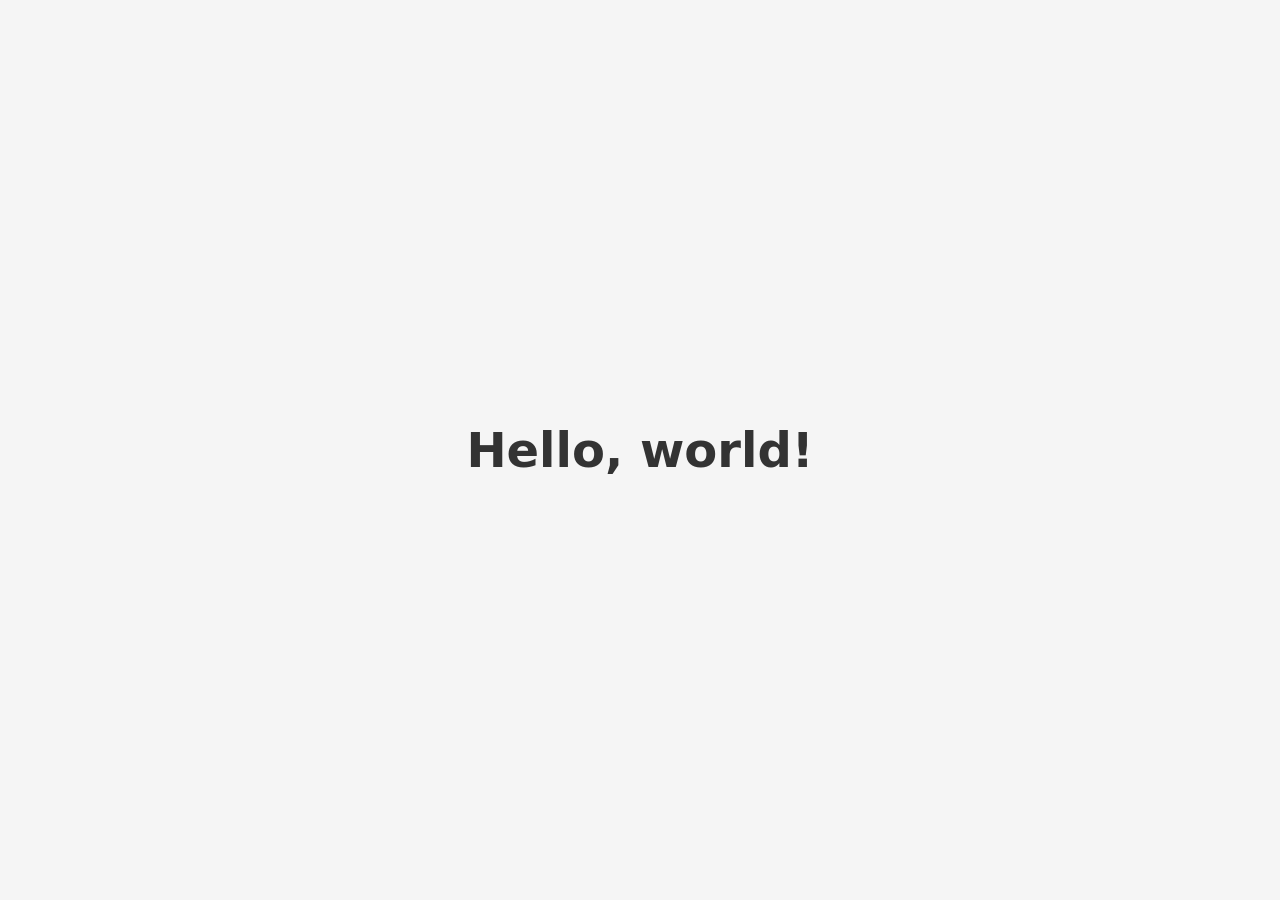
==== index.html @ d240e7d9 "Create index.html" ====
<!DOCTYPE html>
<html lang="ru">
<head>
  <meta charset="UTF-8">
  <meta name="viewport" content="width=device-width, initial-scale=1.0">
  <title>Hello World</title>
  <style>
    body {
      font-family: system-ui, sans-serif;
      display: flex;
      justify-content: center;
      align-items: center;
      min-height: 100vh;
      margin: 0;
      background: #f5f5f5;
    }
    h1 { font-size: 3rem; color: #333; }
  </style>
</head>
<body>
  <h1>Hello, world!</h1>
</body>
</html>
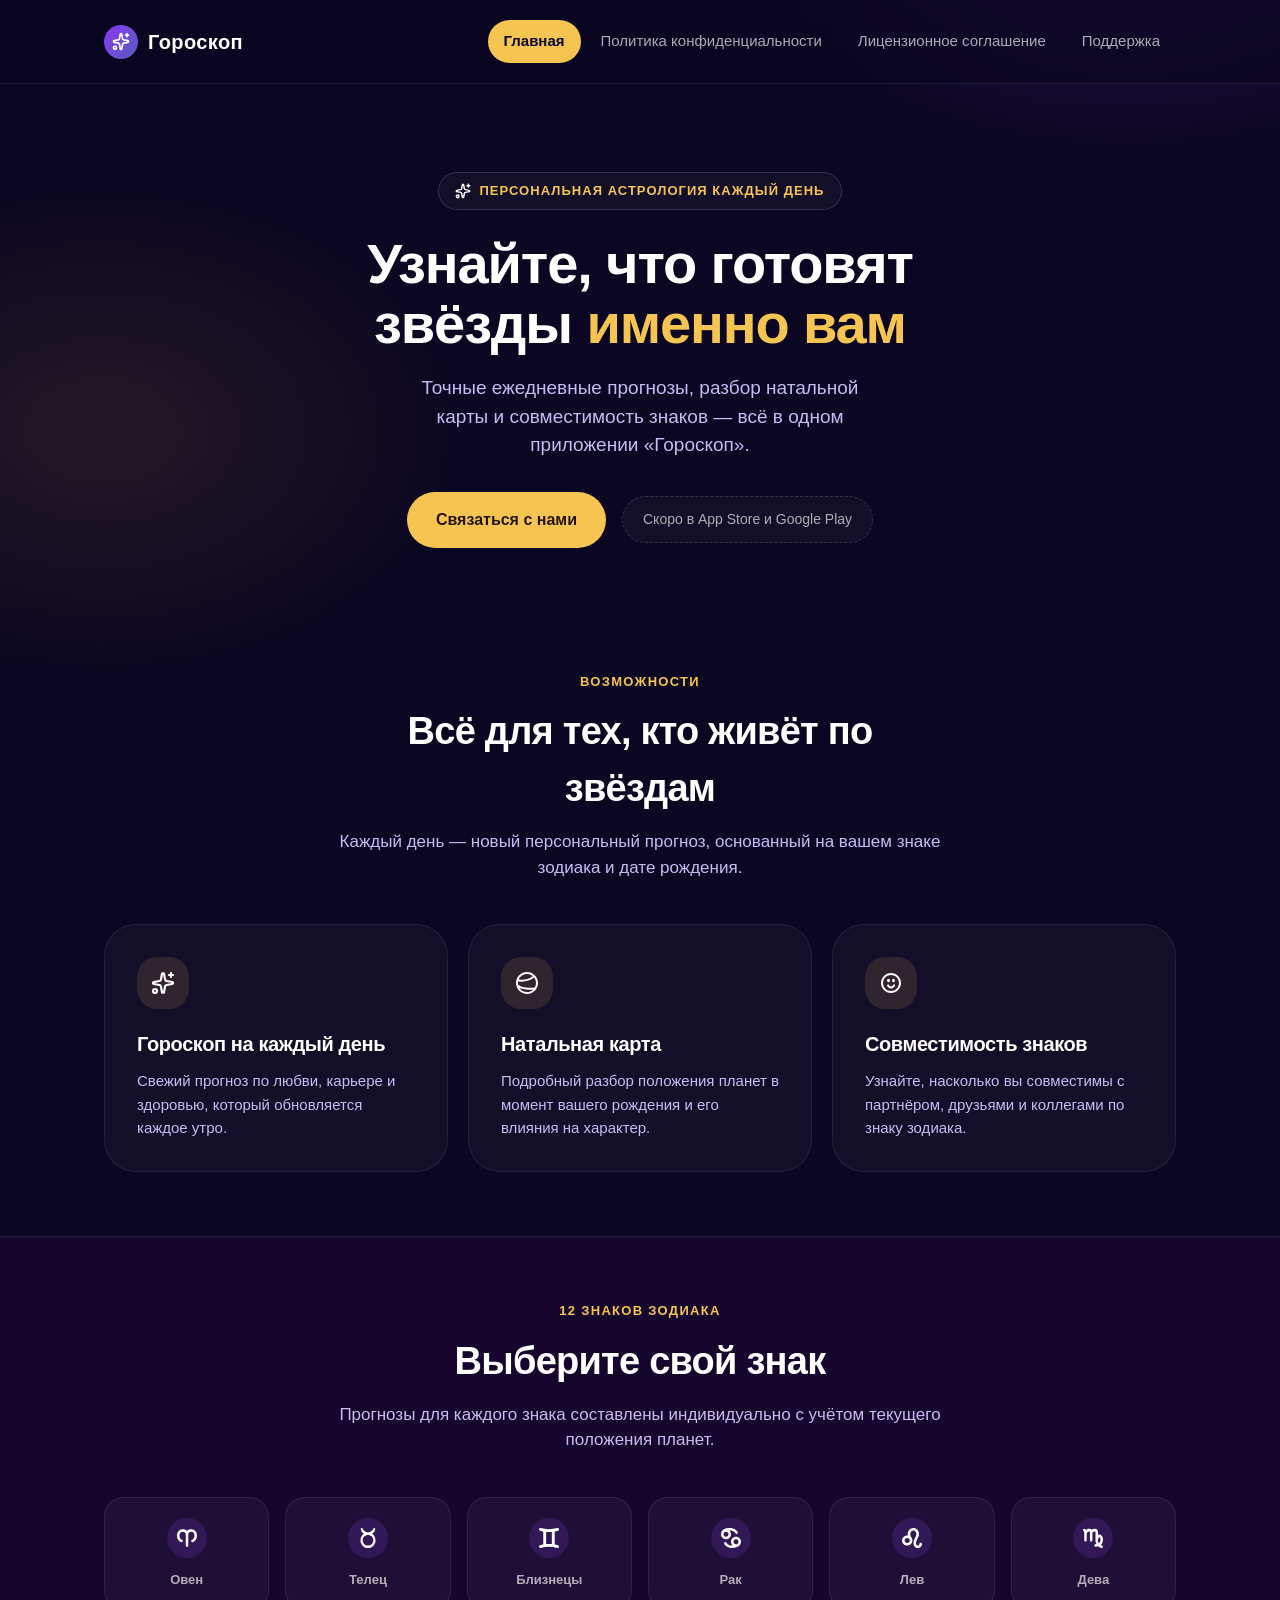
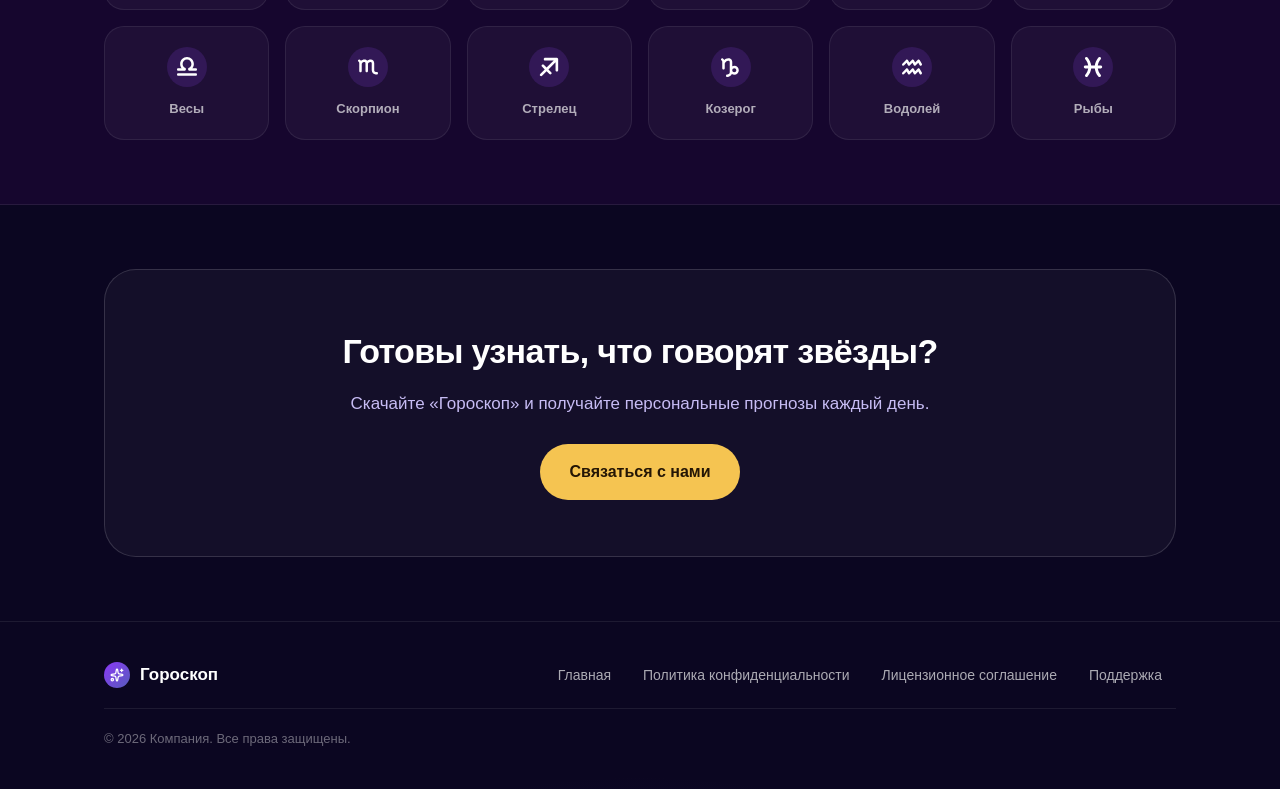
==== commit 62596743: "Deploy camo landing page Replace placeholder index.html with the full landing (index, license, priva" ====
--- a/index.html
+++ b/index.html
@@ -1,23 +1,168 @@
 <!DOCTYPE html>
 <html lang="ru">
 <head>
-  <meta charset="UTF-8">
-  <meta name="viewport" content="width=device-width, initial-scale=1.0">
-  <title>Hello World</title>
-  <style>
-    body {
-      font-family: system-ui, sans-serif;
-      display: flex;
-      justify-content: center;
-      align-items: center;
-      min-height: 100vh;
-      margin: 0;
-      background: #f5f5f5;
-    }
-    h1 { font-size: 3rem; color: #333; }
-  </style>
+<meta charset="UTF-8">
+<meta name="viewport" content="width=device-width, initial-scale=1.0">
+<title>Гороскоп — персональный астрологический прогноз</title>
+<meta name="description" content="Гороскоп — приложение с ежедневными персональными прогнозами, натальной картой и совместимостью знаков зодиака.">
+<link rel="stylesheet" href="assets/css/style.css">
 </head>
 <body>
-  <h1>Hello, world!</h1>
+
+<header class="site-header">
+  <div class="container">
+    <a href="index.html" class="brand">
+      <span class="icon-badge"><img src="assets/img/icons/sparkle.svg" alt=""></span>
+      Гороскоп
+    </a>
+    <nav class="nav" id="site-nav">
+      <a href="index.html" class="nav-link is-active">Главная</a>
+      <a href="privacy.html" class="nav-link">Политика конфиденциальности</a>
+      <a href="license.html" class="nav-link">Лицензионное соглашение</a>
+      <a href="support.html" class="nav-link">Поддержка</a>
+    </nav>
+    <button class="nav-toggle" type="button" aria-label="Открыть меню" aria-expanded="false" aria-controls="site-nav">
+      <svg viewBox="0 0 24 24" fill="none" xmlns="http://www.w3.org/2000/svg">
+        <path d="M3 6H21M3 12H21M3 18H21" stroke="currentColor" stroke-width="2" stroke-linecap="round"/>
+      </svg>
+    </button>
+  </div>
+</header>
+
+<main>
+
+  <section class="hero">
+    <div class="container">
+      <div class="hero-content">
+        <span class="hero-eyebrow">
+          <img class="icon" src="assets/img/icons/sparkle.svg" alt="">
+          Персональная астрология каждый день
+        </span>
+        <h1>Узнайте, что готовят звёзды <span>именно вам</span></h1>
+        <p class="hero-subtext">Точные ежедневные прогнозы, разбор натальной карты и совместимость знаков — всё в одном приложении «Гороскоп».</p>
+        <div class="hero-actions">
+          <a href="support.html" class="btn btn-primary">Связаться с нами</a>
+          <span class="store-note">Скоро в App Store и Google Play</span>
+        </div>
+      </div>
+    </div>
+  </section>
+
+  <section class="section" id="features">
+    <div class="container">
+      <div class="section-head">
+        <span class="eyebrow">Возможности</span>
+        <h2>Всё для тех, кто живёт по звёздам</h2>
+        <p>Каждый день — новый персональный прогноз, основанный на вашем знаке зодиака и дате рождения.</p>
+      </div>
+      <div class="feature-grid">
+        <div class="feature-card">
+          <span class="feature-icon"><img src="assets/img/icons/sparkle.svg" alt=""></span>
+          <h3>Гороскоп на каждый день</h3>
+          <p>Свежий прогноз по любви, карьере и здоровью, который обновляется каждое утро.</p>
+        </div>
+        <div class="feature-card">
+          <span class="feature-icon"><img src="assets/img/icons/planet.svg" alt=""></span>
+          <h3>Натальная карта</h3>
+          <p>Подробный разбор положения планет в момент вашего рождения и его влияния на характер.</p>
+        </div>
+        <div class="feature-card">
+          <span class="feature-icon"><img src="assets/img/icons/smile.svg" alt=""></span>
+          <h3>Совместимость знаков</h3>
+          <p>Узнайте, насколько вы совместимы с партнёром, друзьями и коллегами по знаку зодиака.</p>
+        </div>
+      </div>
+    </div>
+  </section>
+
+  <section class="section zodiac-section">
+    <div class="container">
+      <div class="section-head">
+        <span class="eyebrow">12 знаков зодиака</span>
+        <h2>Выберите свой знак</h2>
+        <p>Прогнозы для каждого знака составлены индивидуально с учётом текущего положения планет.</p>
+      </div>
+      <div class="zodiac-grid">
+        <div class="zodiac-item">
+          <span class="glyph"><img src="assets/img/zodiac/aries.svg" alt=""></span>
+          <span>Овен</span>
+        </div>
+        <div class="zodiac-item">
+          <span class="glyph"><img src="assets/img/zodiac/taurus.svg" alt=""></span>
+          <span>Телец</span>
+        </div>
+        <div class="zodiac-item">
+          <span class="glyph"><img src="assets/img/zodiac/gemini.svg" alt=""></span>
+          <span>Близнецы</span>
+        </div>
+        <div class="zodiac-item">
+          <span class="glyph"><img src="assets/img/zodiac/cancer.svg" alt=""></span>
+          <span>Рак</span>
+        </div>
+        <div class="zodiac-item">
+          <span class="glyph"><img src="assets/img/zodiac/leo.svg" alt=""></span>
+          <span>Лев</span>
+        </div>
+        <div class="zodiac-item">
+          <span class="glyph"><img src="assets/img/zodiac/virgo.svg" alt=""></span>
+          <span>Дева</span>
+        </div>
+        <div class="zodiac-item">
+          <span class="glyph"><img src="assets/img/zodiac/libra.svg" alt=""></span>
+          <span>Весы</span>
+        </div>
+        <div class="zodiac-item">
+          <span class="glyph"><img src="assets/img/zodiac/scorpio.svg" alt=""></span>
+          <span>Скорпион</span>
+        </div>
+        <div class="zodiac-item">
+          <span class="glyph"><img src="assets/img/zodiac/sagittarius.svg" alt=""></span>
+          <span>Стрелец</span>
+        </div>
+        <div class="zodiac-item">
+          <span class="glyph"><img src="assets/img/zodiac/capricorn.svg" alt=""></span>
+          <span>Козерог</span>
+        </div>
+        <div class="zodiac-item">
+          <span class="glyph"><img src="assets/img/zodiac/aquarius.svg" alt=""></span>
+          <span>Водолей</span>
+        </div>
+        <div class="zodiac-item">
+          <span class="glyph"><img src="assets/img/zodiac/pisces.svg" alt=""></span>
+          <span>Рыбы</span>
+        </div>
+      </div>
+    </div>
+  </section>
+
+  <section class="section">
+    <div class="container">
+      <div class="cta">
+        <h2>Готовы узнать, что говорят звёзды?</h2>
+        <p>Скачайте «Гороскоп» и получайте персональные прогнозы каждый день.</p>
+        <a href="support.html" class="btn btn-primary">Связаться с нами</a>
+      </div>
+    </div>
+  </section>
+
+</main>
+
+<footer class="site-footer">
+  <div class="container">
+    <a href="index.html" class="footer-brand">
+      <span class="icon-badge"><img src="assets/img/icons/sparkle.svg" alt=""></span>
+      Гороскоп
+    </a>
+    <ul class="footer-nav">
+      <li><a href="index.html" class="nav-link">Главная</a></li>
+      <li><a href="privacy.html" class="nav-link">Политика конфиденциальности</a></li>
+      <li><a href="license.html" class="nav-link">Лицензионное соглашение</a></li>
+      <li><a href="support.html" class="nav-link">Поддержка</a></li>
+    </ul>
+    <p class="footer-copy">© 2026 Компания. Все права защищены.</p>
+  </div>
+</footer>
+
+<script src="assets/js/main.js"></script>
 </body>
 </html>
--- a/assets/css/style.css
+++ b/assets/css/style.css
@@ -0,0 +1,740 @@
+/* ============================================================
+   Гороскоп — лендинг. Цветовая палитра и типографика взяты из
+   дизайна приложения в Figma («Камуфляжи | Кудряшова»).
+   ============================================================ */
+
+:root {
+  --color-bg: #0b0621;
+  --color-bg-soft: #0f0c20;
+  --color-bg-elevated: #16062e;
+  --color-surface: rgba(255, 255, 255, 0.04);
+  --color-surface-hover: rgba(255, 255, 255, 0.07);
+  --color-border: rgba(255, 255, 255, 0.08);
+  --color-border-strong: rgba(255, 255, 255, 0.14);
+  --color-text: #ffffff;
+  --color-text-muted: #c7bcf4;
+  --color-text-dim: rgba(255, 255, 255, 0.66);
+  --color-accent: #f5c451;
+  --color-accent-2: #9747ff;
+  --color-violet: #575cbc;
+  --color-violet-deep: #8a38f5;
+
+  --radius-pill: 100px;
+  --radius-lg: 32px;
+  --radius-md: 20px;
+  --radius-sm: 12px;
+
+  --font-display: -apple-system, "SF Pro Display", "Segoe UI", Roboto, Helvetica, Arial, sans-serif;
+  --font-text: -apple-system, "SF Pro Text", "Segoe UI", Roboto, Helvetica, Arial, sans-serif;
+
+  --container-width: 1120px;
+  --header-height: 84px;
+}
+
+* {
+  box-sizing: border-box;
+}
+
+html {
+  scroll-behavior: smooth;
+}
+
+body {
+  margin: 0;
+  min-height: 100vh;
+  background:
+    radial-gradient(680px 460px at 88% -6%, rgba(151, 71, 255, 0.28), transparent 65%),
+    radial-gradient(620px 420px at 8% 18%, rgba(245, 196, 81, 0.10), transparent 60%),
+    radial-gradient(900px 620px at 50% 115%, rgba(87, 92, 188, 0.28), transparent 60%),
+    var(--color-bg);
+  color: var(--color-text);
+  font-family: var(--font-text);
+  font-size: 16px;
+  line-height: 1.5;
+  -webkit-font-smoothing: antialiased;
+}
+
+img {
+  max-width: 100%;
+  display: block;
+}
+
+a {
+  color: inherit;
+  text-decoration: none;
+}
+
+ul {
+  margin: 0;
+  padding: 0;
+  list-style: none;
+}
+
+h1, h2, h3, h4 {
+  font-family: var(--font-display);
+  margin: 0;
+  font-weight: 700;
+  letter-spacing: -0.02em;
+}
+
+p {
+  margin: 0;
+}
+
+.container {
+  width: 100%;
+  max-width: var(--container-width);
+  margin: 0 auto;
+  padding: 0 24px;
+}
+
+.visually-hidden {
+  position: absolute;
+  width: 1px;
+  height: 1px;
+  overflow: hidden;
+  clip: rect(0 0 0 0);
+  white-space: nowrap;
+}
+
+/* ---------------- Header ---------------- */
+
+.site-header {
+  position: sticky;
+  top: 0;
+  z-index: 100;
+  height: var(--header-height);
+  display: flex;
+  align-items: center;
+  background: rgba(11, 6, 33, 0.72);
+  backdrop-filter: blur(20px);
+  -webkit-backdrop-filter: blur(20px);
+  border-bottom: 1px solid var(--color-border);
+}
+
+.site-header .container {
+  display: flex;
+  align-items: center;
+  justify-content: space-between;
+  gap: 24px;
+}
+
+.brand {
+  display: flex;
+  align-items: center;
+  gap: 10px;
+  font-family: var(--font-display);
+  font-weight: 800;
+  font-size: 20px;
+  letter-spacing: 0.02em;
+}
+
+.brand .icon-badge {
+  width: 34px;
+  height: 34px;
+}
+
+.nav {
+  display: flex;
+  align-items: center;
+  gap: 4px;
+}
+
+.nav-link {
+  padding: 10px 16px;
+  border-radius: var(--radius-pill);
+  font-size: 15px;
+  font-weight: 500;
+  color: var(--color-text-dim);
+  transition: color 0.2s ease, background 0.2s ease;
+  white-space: nowrap;
+}
+
+.nav-link:hover {
+  color: var(--color-text);
+  background: var(--color-surface);
+}
+
+.nav-link.is-active {
+  color: var(--color-bg);
+  background: var(--color-accent);
+  font-weight: 600;
+}
+
+.nav-toggle {
+  display: none;
+  width: 40px;
+  height: 40px;
+  border-radius: var(--radius-sm);
+  border: 1px solid var(--color-border);
+  background: var(--color-surface);
+  color: var(--color-text);
+  align-items: center;
+  justify-content: center;
+}
+
+.nav-toggle svg {
+  width: 20px;
+  height: 20px;
+}
+
+/* ---------------- Buttons ---------------- */
+
+.btn {
+  display: inline-flex;
+  align-items: center;
+  justify-content: center;
+  gap: 8px;
+  padding: 15px 28px;
+  border-radius: var(--radius-pill);
+  font-family: var(--font-text);
+  font-weight: 600;
+  font-size: 16px;
+  border: 1px solid transparent;
+  cursor: pointer;
+  transition: transform 0.2s ease, background 0.2s ease, border-color 0.2s ease;
+}
+
+.btn:hover {
+  transform: translateY(-1px);
+}
+
+.btn-primary {
+  background: var(--color-accent);
+  color: #241605;
+}
+
+.btn-primary:hover {
+  background: #f8d271;
+}
+
+.btn-ghost {
+  background: var(--color-surface);
+  border-color: var(--color-border-strong);
+  color: var(--color-text);
+}
+
+.btn-ghost:hover {
+  background: var(--color-surface-hover);
+}
+
+/* ---------------- Hero ---------------- */
+
+.hero {
+  padding: 88px 0 60px;
+}
+
+.hero .container {
+  display: flex;
+  justify-content: center;
+  text-align: center;
+}
+
+.hero-content {
+  max-width: 640px;
+}
+
+.hero-eyebrow {
+  display: inline-flex;
+  align-items: center;
+  gap: 8px;
+  padding: 8px 16px;
+  border-radius: var(--radius-pill);
+  background: var(--color-surface);
+  border: 1px solid var(--color-border-strong);
+  color: var(--color-accent);
+  font-size: 13px;
+  font-weight: 600;
+  letter-spacing: 0.08em;
+  text-transform: uppercase;
+  margin-bottom: 24px;
+}
+
+.hero-eyebrow .icon {
+  width: 16px;
+  height: 16px;
+}
+
+.hero h1 {
+  font-size: clamp(36px, 5vw, 56px);
+  line-height: 1.08;
+  font-weight: 800;
+  margin-bottom: 20px;
+}
+
+.hero h1 span {
+  color: var(--color-accent);
+}
+
+.hero-subtext {
+  font-size: 19px;
+  color: var(--color-text-muted);
+  max-width: 480px;
+  margin: 0 auto 32px;
+  line-height: 1.5;
+}
+
+.hero-actions {
+  display: flex;
+  flex-wrap: wrap;
+  align-items: center;
+  justify-content: center;
+  gap: 16px;
+}
+
+.store-note {
+  display: inline-flex;
+  align-items: center;
+  gap: 8px;
+  padding: 12px 20px;
+  border-radius: var(--radius-pill);
+  background: var(--color-surface);
+  border: 1px dashed var(--color-border-strong);
+  color: var(--color-text-dim);
+  font-size: 14px;
+}
+
+/* ---------------- Sections ---------------- */
+
+.section {
+  padding: 64px 0;
+}
+
+.section-head {
+  max-width: 620px;
+  margin: 0 auto 44px;
+  text-align: center;
+}
+
+.section-head .eyebrow {
+  display: block;
+  color: var(--color-accent);
+  font-size: 13px;
+  font-weight: 700;
+  letter-spacing: 0.1em;
+  text-transform: uppercase;
+  margin-bottom: 12px;
+}
+
+.section-head h2 {
+  font-size: clamp(28px, 3.5vw, 38px);
+  margin-bottom: 12px;
+}
+
+.section-head p {
+  color: var(--color-text-muted);
+  font-size: 17px;
+}
+
+/* Feature cards */
+
+.feature-grid {
+  display: grid;
+  grid-template-columns: repeat(3, 1fr);
+  gap: 20px;
+}
+
+.feature-card {
+  background: var(--color-surface);
+  border: 1px solid var(--color-border);
+  border-radius: var(--radius-lg);
+  padding: 32px;
+  transition: border-color 0.2s ease, transform 0.2s ease;
+}
+
+.feature-card:hover {
+  border-color: var(--color-border-strong);
+  transform: translateY(-4px);
+}
+
+.feature-icon {
+  width: 52px;
+  height: 52px;
+  border-radius: var(--radius-md);
+  background: rgba(245, 196, 81, 0.12);
+  display: flex;
+  align-items: center;
+  justify-content: center;
+  margin-bottom: 20px;
+}
+
+.feature-icon img {
+  width: 24px;
+  height: 24px;
+}
+
+.feature-card h3 {
+  font-size: 20px;
+  margin-bottom: 10px;
+}
+
+.feature-card p {
+  color: var(--color-text-muted);
+  font-size: 15px;
+  line-height: 1.55;
+}
+
+/* Zodiac grid */
+
+.zodiac-section {
+  background: var(--color-bg-elevated);
+  border-top: 1px solid var(--color-border);
+  border-bottom: 1px solid var(--color-border);
+}
+
+.zodiac-grid {
+  display: grid;
+  grid-template-columns: repeat(6, 1fr);
+  gap: 16px;
+}
+
+.zodiac-item {
+  display: flex;
+  flex-direction: column;
+  align-items: center;
+  gap: 12px;
+  padding: 20px 12px;
+  border-radius: var(--radius-md);
+  background: var(--color-surface);
+  border: 1px solid var(--color-border);
+  text-align: center;
+}
+
+.zodiac-item .glyph {
+  width: 40px;
+  height: 40px;
+  border-radius: 50%;
+  background: rgba(151, 71, 255, 0.16);
+  display: flex;
+  align-items: center;
+  justify-content: center;
+}
+
+.zodiac-item .glyph img {
+  width: 20px;
+  height: 20px;
+}
+
+.zodiac-item span {
+  font-size: 13px;
+  font-weight: 600;
+  color: var(--color-text-dim);
+}
+
+/* CTA */
+
+.cta {
+  text-align: center;
+  background: var(--color-surface);
+  border: 1px solid var(--color-border-strong);
+  border-radius: var(--radius-lg);
+  padding: 56px 32px;
+}
+
+.cta h2 {
+  font-size: clamp(26px, 3vw, 34px);
+  margin-bottom: 14px;
+}
+
+.cta p {
+  color: var(--color-text-muted);
+  margin-bottom: 28px;
+  font-size: 17px;
+}
+
+/* ---------------- Footer ---------------- */
+
+.site-footer {
+  border-top: 1px solid var(--color-border);
+  padding: 40px 0;
+}
+
+.site-footer .container {
+  display: flex;
+  flex-wrap: wrap;
+  align-items: center;
+  justify-content: space-between;
+  gap: 20px;
+}
+
+.footer-brand {
+  display: flex;
+  align-items: center;
+  gap: 10px;
+  font-family: var(--font-display);
+  font-weight: 700;
+  font-size: 17px;
+}
+
+.footer-brand .icon-badge {
+  width: 26px;
+  height: 26px;
+}
+
+.footer-nav {
+  display: flex;
+  flex-wrap: wrap;
+  gap: 8px 4px;
+}
+
+.footer-nav .nav-link {
+  color: var(--color-text-dim);
+  padding: 8px 14px;
+  font-size: 14px;
+}
+
+.footer-copy {
+  width: 100%;
+  color: rgba(255, 255, 255, 0.4);
+  font-size: 13px;
+  padding-top: 20px;
+  border-top: 1px solid var(--color-border);
+}
+
+/* ---------------- Icon badge helper ---------------- */
+
+.icon-badge {
+  border-radius: 50%;
+  background: linear-gradient(135deg, var(--color-violet-deep), var(--color-violet));
+  display: flex;
+  align-items: center;
+  justify-content: center;
+  flex-shrink: 0;
+}
+
+.icon-badge img {
+  width: 55%;
+  height: 55%;
+}
+
+/* ---------------- Legal / text pages ---------------- */
+
+.page-hero {
+  padding: 56px 0 24px;
+  text-align: center;
+}
+
+.page-hero .eyebrow {
+  display: block;
+  color: var(--color-accent);
+  font-size: 13px;
+  font-weight: 700;
+  letter-spacing: 0.1em;
+  text-transform: uppercase;
+  margin-bottom: 14px;
+}
+
+.page-hero h1 {
+  font-size: clamp(28px, 4vw, 40px);
+  margin-bottom: 12px;
+}
+
+.page-hero p {
+  color: var(--color-text-muted);
+  font-size: 16px;
+  max-width: 560px;
+  margin: 0 auto;
+}
+
+.legal-content {
+  max-width: 760px;
+  margin: 0 auto;
+  padding: 24px 0 96px;
+}
+
+.legal-content .intro p {
+  color: var(--color-text-muted);
+  font-size: 16px;
+  margin-bottom: 12px;
+}
+
+.legal-content .intro {
+  margin-bottom: 36px;
+  padding-bottom: 36px;
+  border-bottom: 1px solid var(--color-border);
+}
+
+.legal-section {
+  margin-bottom: 36px;
+}
+
+.legal-section h2 {
+  font-size: 22px;
+  margin-bottom: 16px;
+  display: flex;
+  align-items: center;
+  gap: 10px;
+}
+
+.legal-section h2::before {
+  content: "";
+  width: 6px;
+  height: 6px;
+  border-radius: 50%;
+  background: var(--color-accent);
+  flex-shrink: 0;
+}
+
+.legal-section ul {
+  display: flex;
+  flex-direction: column;
+  gap: 14px;
+}
+
+.legal-section li {
+  color: var(--color-text-dim);
+  font-size: 15.5px;
+  line-height: 1.65;
+  padding-left: 20px;
+  position: relative;
+}
+
+.legal-section li::before {
+  content: "";
+  position: absolute;
+  left: 0;
+  top: 10px;
+  width: 5px;
+  height: 5px;
+  border-radius: 50%;
+  background: var(--color-text-muted);
+  opacity: 0.6;
+}
+
+.legal-section ul ul {
+  margin-top: 10px;
+  gap: 10px;
+}
+
+.legal-updated {
+  margin-top: 48px;
+  padding-top: 24px;
+  border-top: 1px solid var(--color-border);
+  color: rgba(255, 255, 255, 0.4);
+  font-size: 13px;
+}
+
+/* ---------------- Support page ---------------- */
+
+.support-content {
+  max-width: 680px;
+  margin: 0 auto;
+  padding: 24px 0 96px;
+  display: flex;
+  flex-direction: column;
+  gap: 24px;
+}
+
+.support-card {
+  background: var(--color-surface);
+  border: 1px solid var(--color-border);
+  border-radius: var(--radius-lg);
+  padding: 36px;
+}
+
+.support-card h2 {
+  font-size: 22px;
+  margin-bottom: 12px;
+}
+
+.support-card p {
+  color: var(--color-text-muted);
+  font-size: 15.5px;
+  line-height: 1.6;
+  margin-bottom: 20px;
+}
+
+.support-email {
+  display: inline-flex;
+  align-items: center;
+  gap: 10px;
+  padding: 16px 24px;
+  border-radius: var(--radius-pill);
+  background: var(--color-accent);
+  color: #241605;
+  font-weight: 700;
+  font-size: 16px;
+}
+
+.support-email .icon {
+  width: 20px;
+  height: 20px;
+}
+
+.support-meta {
+  display: flex;
+  flex-wrap: wrap;
+  gap: 12px;
+  margin-top: 24px;
+}
+
+.support-meta .tag {
+  font-size: 13px;
+  color: var(--color-text-dim);
+  background: rgba(255, 255, 255, 0.06);
+  border: 1px solid var(--color-border);
+  border-radius: var(--radius-pill);
+  padding: 8px 14px;
+}
+
+/* ---------------- Responsive ---------------- */
+
+@media (max-width: 900px) {
+  .feature-grid {
+    grid-template-columns: 1fr;
+  }
+
+  .zodiac-grid {
+    grid-template-columns: repeat(4, 1fr);
+  }
+}
+
+@media (max-width: 760px) {
+  .nav {
+    position: fixed;
+    top: var(--header-height);
+    left: 0;
+    right: 0;
+    flex-direction: column;
+    align-items: stretch;
+    background: rgba(11, 6, 33, 0.98);
+    backdrop-filter: blur(20px);
+    border-bottom: 1px solid var(--color-border);
+    padding: 12px;
+    gap: 4px;
+    transform: translateY(-8px);
+    opacity: 0;
+    visibility: hidden;
+    transition: opacity 0.2s ease, transform 0.2s ease, visibility 0.2s;
+  }
+
+  .nav.is-open {
+    transform: translateY(0);
+    opacity: 1;
+    visibility: visible;
+  }
+
+  .nav-link {
+    text-align: center;
+    padding: 14px 16px;
+  }
+
+  .nav-toggle {
+    display: inline-flex;
+  }
+
+  .zodiac-grid {
+    grid-template-columns: repeat(3, 1fr);
+  }
+}
+
+@media (max-width: 520px) {
+  .hero {
+    padding: 56px 0 40px;
+  }
+
+  .site-footer .container {
+    flex-direction: column;
+    align-items: flex-start;
+  }
+}
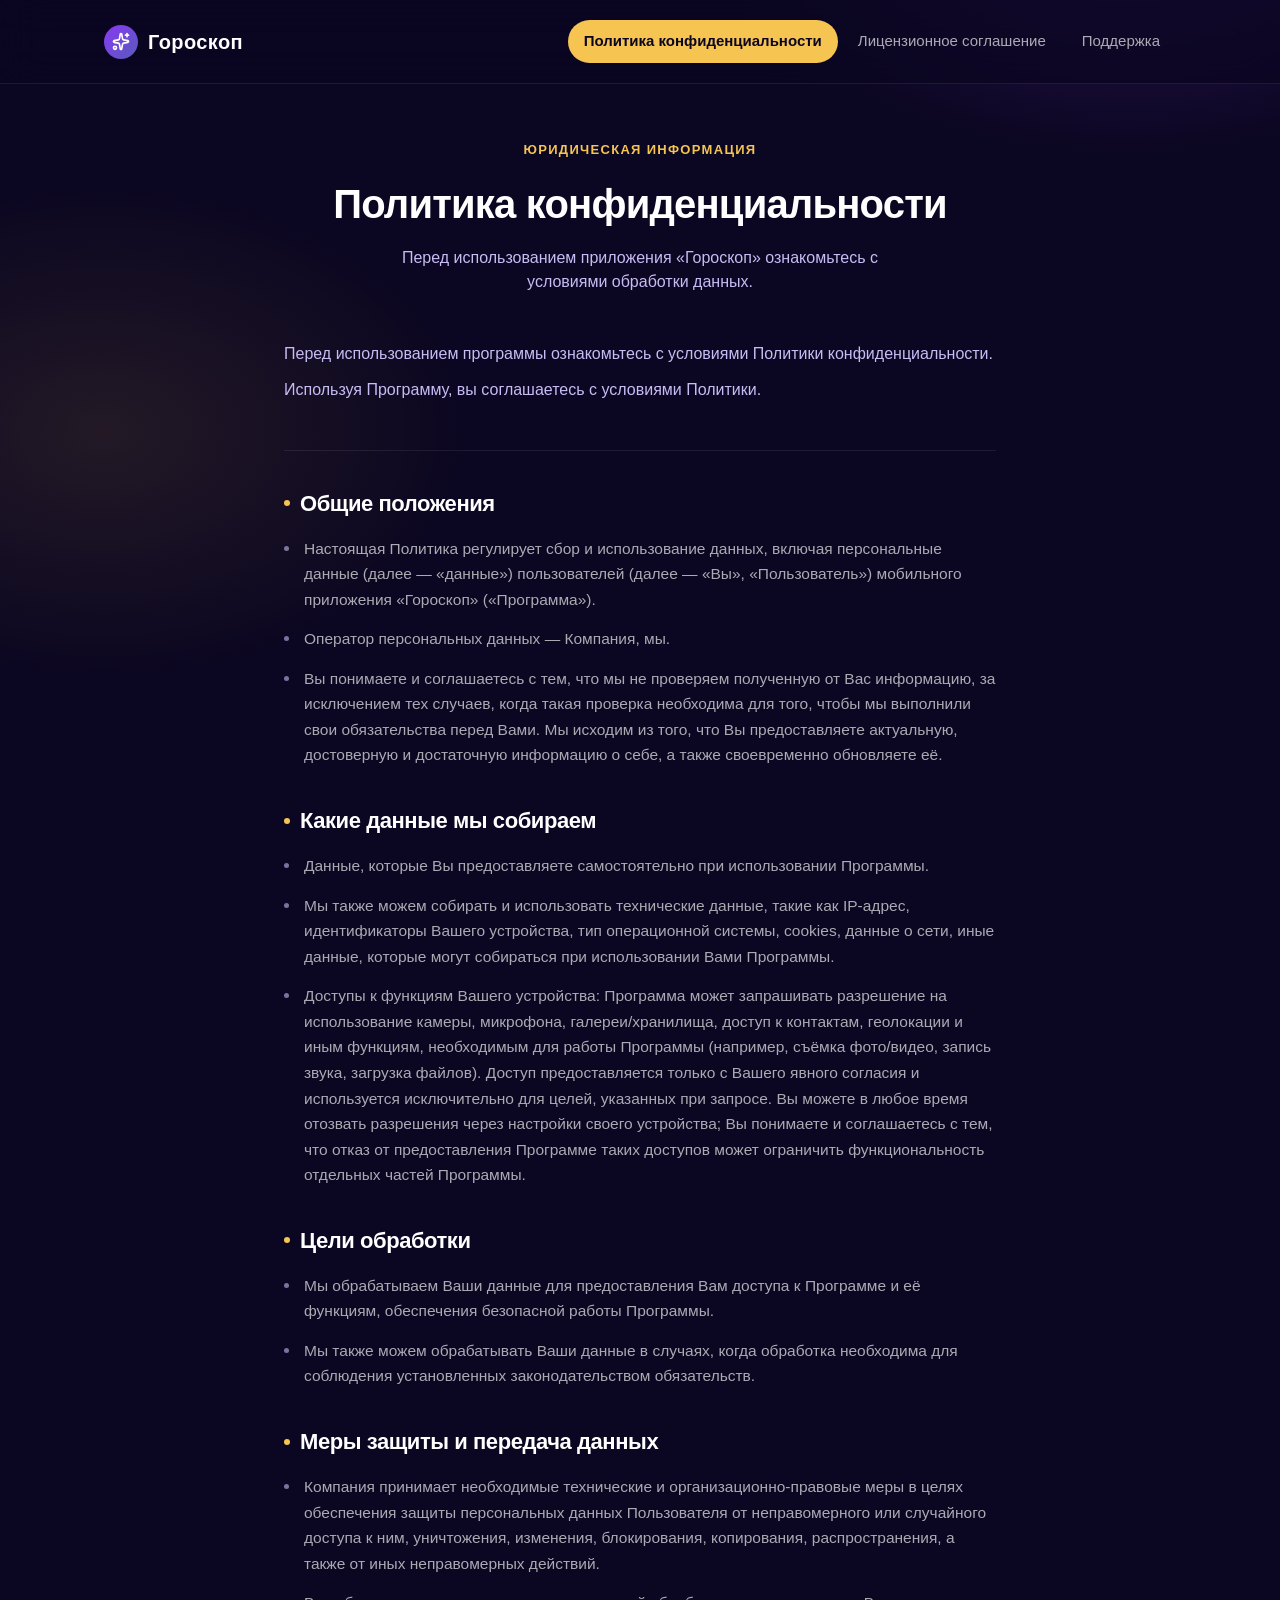
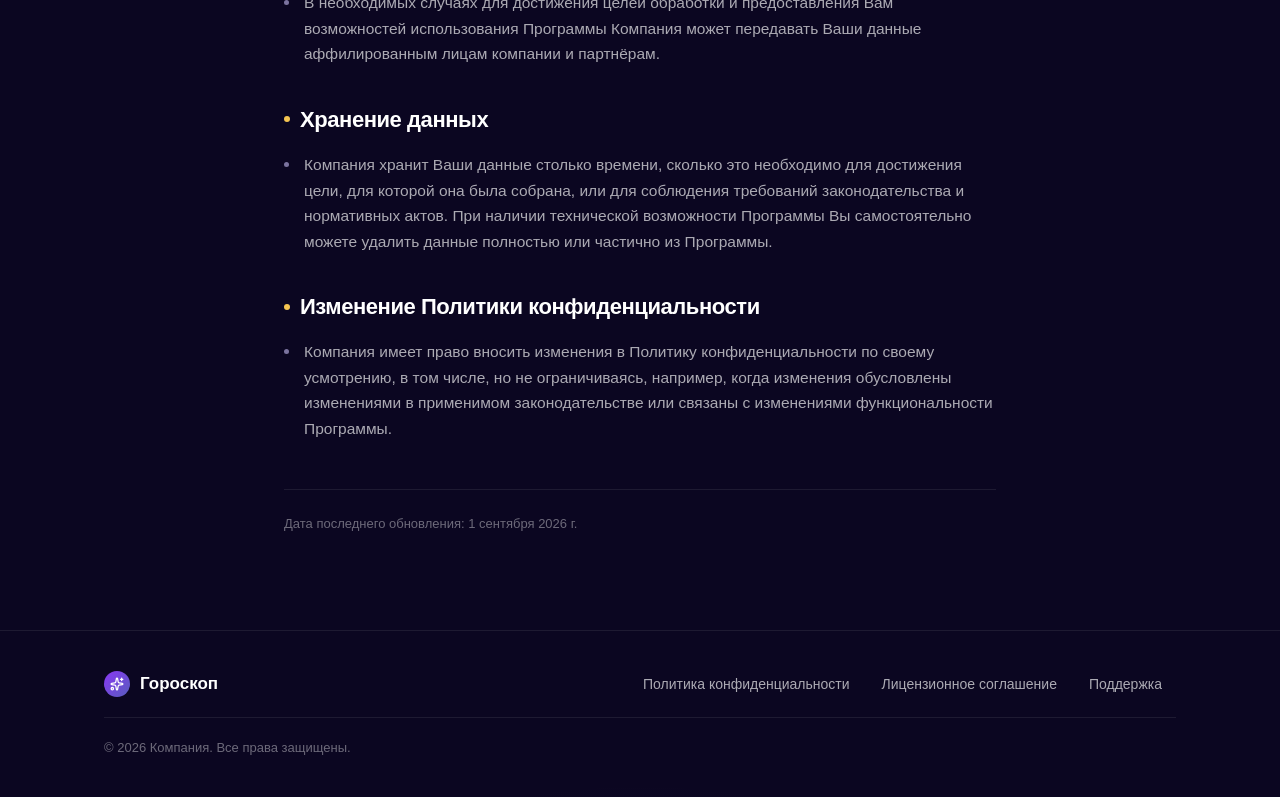
==== commit 41bb9dd5: "Replace marketing landing with legal pages only New version drops the promo homepage: nav and footer" ====
--- a/index.html
+++ b/index.html
@@ -3,21 +3,20 @@
 <head>
 <meta charset="UTF-8">
 <meta name="viewport" content="width=device-width, initial-scale=1.0">
-<title>Гороскоп — персональный астрологический прогноз</title>
-<meta name="description" content="Гороскоп — приложение с ежедневными персональными прогнозами, натальной картой и совместимостью знаков зодиака.">
+<title>Политика конфиденциальности — Гороскоп</title>
+<meta name="description" content="Политика конфиденциальности мобильного приложения «Гороскоп».">
 <link rel="stylesheet" href="assets/css/style.css">
 </head>
 <body>
 
 <header class="site-header">
   <div class="container">
-    <a href="index.html" class="brand">
+    <a href="privacy.html" class="brand">
       <span class="icon-badge"><img src="assets/img/icons/sparkle.svg" alt=""></span>
       Гороскоп
     </a>
     <nav class="nav" id="site-nav">
-      <a href="index.html" class="nav-link is-active">Главная</a>
-      <a href="privacy.html" class="nav-link">Политика конфиденциальности</a>
+      <a href="privacy.html" class="nav-link is-active">Политика конфиденциальности</a>
       <a href="license.html" class="nav-link">Лицензионное соглашение</a>
       <a href="support.html" class="nav-link">Поддержка</a>
     </nav>
@@ -30,131 +29,81 @@
 </header>
 
 <main>
-
-  <section class="hero">
+  <section class="page-hero">
     <div class="container">
-      <div class="hero-content">
-        <span class="hero-eyebrow">
-          <img class="icon" src="assets/img/icons/sparkle.svg" alt="">
-          Персональная астрология каждый день
-        </span>
-        <h1>Узнайте, что готовят звёзды <span>именно вам</span></h1>
-        <p class="hero-subtext">Точные ежедневные прогнозы, разбор натальной карты и совместимость знаков — всё в одном приложении «Гороскоп».</p>
-        <div class="hero-actions">
-          <a href="support.html" class="btn btn-primary">Связаться с нами</a>
-          <span class="store-note">Скоро в App Store и Google Play</span>
-        </div>
-      </div>
+      <span class="eyebrow">Юридическая информация</span>
+      <h1>Политика конфиденциальности</h1>
+      <p>Перед использованием приложения «Гороскоп» ознакомьтесь с условиями обработки данных.</p>
     </div>
   </section>
 
-  <section class="section" id="features">
+  <section class="legal-content">
     <div class="container">
-      <div class="section-head">
-        <span class="eyebrow">Возможности</span>
-        <h2>Всё для тех, кто живёт по звёздам</h2>
-        <p>Каждый день — новый персональный прогноз, основанный на вашем знаке зодиака и дате рождения.</p>
+      <div class="intro">
+        <p>Перед использованием программы ознакомьтесь с условиями Политики конфиденциальности.</p>
+        <p>Используя Программу, вы соглашаетесь с условиями Политики.</p>
       </div>
-      <div class="feature-grid">
-        <div class="feature-card">
-          <span class="feature-icon"><img src="assets/img/icons/sparkle.svg" alt=""></span>
-          <h3>Гороскоп на каждый день</h3>
-          <p>Свежий прогноз по любви, карьере и здоровью, который обновляется каждое утро.</p>
-        </div>
-        <div class="feature-card">
-          <span class="feature-icon"><img src="assets/img/icons/planet.svg" alt=""></span>
-          <h3>Натальная карта</h3>
-          <p>Подробный разбор положения планет в момент вашего рождения и его влияния на характер.</p>
-        </div>
-        <div class="feature-card">
-          <span class="feature-icon"><img src="assets/img/icons/smile.svg" alt=""></span>
-          <h3>Совместимость знаков</h3>
-          <p>Узнайте, насколько вы совместимы с партнёром, друзьями и коллегами по знаку зодиака.</p>
-        </div>
+
+      <div class="legal-section">
+        <h2>Общие положения</h2>
+        <ul>
+          <li>Настоящая Политика регулирует сбор и использование данных, включая персональные данные (далее — «данные») пользователей (далее — «Вы», «Пользователь») мобильного приложения «Гороскоп» («Программа»).</li>
+          <li>Оператор персональных данных — Компания, мы.</li>
+          <li>Вы понимаете и соглашаетесь с тем, что мы не проверяем полученную от Вас информацию, за исключением тех случаев, когда такая проверка необходима для того, чтобы мы выполнили свои обязательства перед Вами. Мы исходим из того, что Вы предоставляете актуальную, достоверную и достаточную информацию о себе, а также своевременно обновляете её.</li>
+        </ul>
       </div>
+
+      <div class="legal-section">
+        <h2>Какие данные мы собираем</h2>
+        <ul>
+          <li>Данные, которые Вы предоставляете самостоятельно при использовании Программы.</li>
+          <li>Мы также можем собирать и использовать технические данные, такие как IP-адрес, идентификаторы Вашего устройства, тип операционной системы, cookies, данные о сети, иные данные, которые могут собираться при использовании Вами Программы.</li>
+          <li>Доступы к функциям Вашего устройства: Программа может запрашивать разрешение на использование камеры, микрофона, галереи/хранилища, доступ к контактам, геолокации и иным функциям, необходимым для работы Программы (например, съёмка фото/видео, запись звука, загрузка файлов). Доступ предоставляется только с Вашего явного согласия и используется исключительно для целей, указанных при запросе. Вы можете в любое время отозвать разрешения через настройки своего устройства; Вы понимаете и соглашаетесь с тем, что отказ от предоставления Программе таких доступов может ограничить функциональность отдельных частей Программы.</li>
+        </ul>
+      </div>
+
+      <div class="legal-section">
+        <h2>Цели обработки</h2>
+        <ul>
+          <li>Мы обрабатываем Ваши данные для предоставления Вам доступа к Программе и её функциям, обеспечения безопасной работы Программы.</li>
+          <li>Мы также можем обрабатывать Ваши данные в случаях, когда обработка необходима для соблюдения установленных законодательством обязательств.</li>
+        </ul>
+      </div>
+
+      <div class="legal-section">
+        <h2>Меры защиты и передача данных</h2>
+        <ul>
+          <li>Компания принимает необходимые технические и организационно-правовые меры в целях обеспечения защиты персональных данных Пользователя от неправомерного или случайного доступа к ним, уничтожения, изменения, блокирования, копирования, распространения, а также от иных неправомерных действий.</li>
+          <li>В необходимых случаях для достижения целей обработки и предоставления Вам возможностей использования Программы Компания может передавать Ваши данные аффилированным лицам компании и партнёрам.</li>
+        </ul>
+      </div>
+
+      <div class="legal-section">
+        <h2>Хранение данных</h2>
+        <ul>
+          <li>Компания хранит Ваши данные столько времени, сколько это необходимо для достижения цели, для которой она была собрана, или для соблюдения требований законодательства и нормативных актов. При наличии технической возможности Программы Вы самостоятельно можете удалить данные полностью или частично из Программы.</li>
+        </ul>
+      </div>
+
+      <div class="legal-section">
+        <h2>Изменение Политики конфиденциальности</h2>
+        <ul>
+          <li>Компания имеет право вносить изменения в Политику конфиденциальности по своему усмотрению, в том числе, но не ограничиваясь, например, когда изменения обусловлены изменениями в применимом законодательстве или связаны с изменениями функциональности Программы.</li>
+        </ul>
+      </div>
+
+      <p class="legal-updated">Дата последнего обновления: 1 сентября 2026 г.</p>
     </div>
   </section>
-
-  <section class="section zodiac-section">
-    <div class="container">
-      <div class="section-head">
-        <span class="eyebrow">12 знаков зодиака</span>
-        <h2>Выберите свой знак</h2>
-        <p>Прогнозы для каждого знака составлены индивидуально с учётом текущего положения планет.</p>
-      </div>
-      <div class="zodiac-grid">
-        <div class="zodiac-item">
-          <span class="glyph"><img src="assets/img/zodiac/aries.svg" alt=""></span>
-          <span>Овен</span>
-        </div>
-        <div class="zodiac-item">
-          <span class="glyph"><img src="assets/img/zodiac/taurus.svg" alt=""></span>
-          <span>Телец</span>
-        </div>
-        <div class="zodiac-item">
-          <span class="glyph"><img src="assets/img/zodiac/gemini.svg" alt=""></span>
-          <span>Близнецы</span>
-        </div>
-        <div class="zodiac-item">
-          <span class="glyph"><img src="assets/img/zodiac/cancer.svg" alt=""></span>
-          <span>Рак</span>
-        </div>
-        <div class="zodiac-item">
-          <span class="glyph"><img src="assets/img/zodiac/leo.svg" alt=""></span>
-          <span>Лев</span>
-        </div>
-        <div class="zodiac-item">
-          <span class="glyph"><img src="assets/img/zodiac/virgo.svg" alt=""></span>
-          <span>Дева</span>
-        </div>
-        <div class="zodiac-item">
-          <span class="glyph"><img src="assets/img/zodiac/libra.svg" alt=""></span>
-          <span>Весы</span>
-        </div>
-        <div class="zodiac-item">
-          <span class="glyph"><img src="assets/img/zodiac/scorpio.svg" alt=""></span>
-          <span>Скорпион</span>
-        </div>
-        <div class="zodiac-item">
-          <span class="glyph"><img src="assets/img/zodiac/sagittarius.svg" alt=""></span>
-          <span>Стрелец</span>
-        </div>
-        <div class="zodiac-item">
-          <span class="glyph"><img src="assets/img/zodiac/capricorn.svg" alt=""></span>
-          <span>Козерог</span>
-        </div>
-        <div class="zodiac-item">
-          <span class="glyph"><img src="assets/img/zodiac/aquarius.svg" alt=""></span>
-          <span>Водолей</span>
-        </div>
-        <div class="zodiac-item">
-          <span class="glyph"><img src="assets/img/zodiac/pisces.svg" alt=""></span>
-          <span>Рыбы</span>
-        </div>
-      </div>
-    </div>
-  </section>
-
-  <section class="section">
-    <div class="container">
-      <div class="cta">
-        <h2>Готовы узнать, что говорят звёзды?</h2>
-        <p>Скачайте «Гороскоп» и получайте персональные прогнозы каждый день.</p>
-        <a href="support.html" class="btn btn-primary">Связаться с нами</a>
-      </div>
-    </div>
-  </section>
-
 </main>
 
 <footer class="site-footer">
   <div class="container">
-    <a href="index.html" class="footer-brand">
+    <a href="privacy.html" class="footer-brand">
       <span class="icon-badge"><img src="assets/img/icons/sparkle.svg" alt=""></span>
       Гороскоп
     </a>
     <ul class="footer-nav">
-      <li><a href="index.html" class="nav-link">Главная</a></li>
       <li><a href="privacy.html" class="nav-link">Политика конфиденциальности</a></li>
       <li><a href="license.html" class="nav-link">Лицензионное соглашение</a></li>
       <li><a href="support.html" class="nav-link">Поддержка</a></li>
--- a/assets/css/style.css
+++ b/assets/css/style.css
@@ -218,230 +218,6 @@
   background: var(--color-surface-hover);
 }
 
-/* ---------------- Hero ---------------- */
-
-.hero {
-  padding: 88px 0 60px;
-}
-
-.hero .container {
-  display: flex;
-  justify-content: center;
-  text-align: center;
-}
-
-.hero-content {
-  max-width: 640px;
-}
-
-.hero-eyebrow {
-  display: inline-flex;
-  align-items: center;
-  gap: 8px;
-  padding: 8px 16px;
-  border-radius: var(--radius-pill);
-  background: var(--color-surface);
-  border: 1px solid var(--color-border-strong);
-  color: var(--color-accent);
-  font-size: 13px;
-  font-weight: 600;
-  letter-spacing: 0.08em;
-  text-transform: uppercase;
-  margin-bottom: 24px;
-}
-
-.hero-eyebrow .icon {
-  width: 16px;
-  height: 16px;
-}
-
-.hero h1 {
-  font-size: clamp(36px, 5vw, 56px);
-  line-height: 1.08;
-  font-weight: 800;
-  margin-bottom: 20px;
-}
-
-.hero h1 span {
-  color: var(--color-accent);
-}
-
-.hero-subtext {
-  font-size: 19px;
-  color: var(--color-text-muted);
-  max-width: 480px;
-  margin: 0 auto 32px;
-  line-height: 1.5;
-}
-
-.hero-actions {
-  display: flex;
-  flex-wrap: wrap;
-  align-items: center;
-  justify-content: center;
-  gap: 16px;
-}
-
-.store-note {
-  display: inline-flex;
-  align-items: center;
-  gap: 8px;
-  padding: 12px 20px;
-  border-radius: var(--radius-pill);
-  background: var(--color-surface);
-  border: 1px dashed var(--color-border-strong);
-  color: var(--color-text-dim);
-  font-size: 14px;
-}
-
-/* ---------------- Sections ---------------- */
-
-.section {
-  padding: 64px 0;
-}
-
-.section-head {
-  max-width: 620px;
-  margin: 0 auto 44px;
-  text-align: center;
-}
-
-.section-head .eyebrow {
-  display: block;
-  color: var(--color-accent);
-  font-size: 13px;
-  font-weight: 700;
-  letter-spacing: 0.1em;
-  text-transform: uppercase;
-  margin-bottom: 12px;
-}
-
-.section-head h2 {
-  font-size: clamp(28px, 3.5vw, 38px);
-  margin-bottom: 12px;
-}
-
-.section-head p {
-  color: var(--color-text-muted);
-  font-size: 17px;
-}
-
-/* Feature cards */
-
-.feature-grid {
-  display: grid;
-  grid-template-columns: repeat(3, 1fr);
-  gap: 20px;
-}
-
-.feature-card {
-  background: var(--color-surface);
-  border: 1px solid var(--color-border);
-  border-radius: var(--radius-lg);
-  padding: 32px;
-  transition: border-color 0.2s ease, transform 0.2s ease;
-}
-
-.feature-card:hover {
-  border-color: var(--color-border-strong);
-  transform: translateY(-4px);
-}
-
-.feature-icon {
-  width: 52px;
-  height: 52px;
-  border-radius: var(--radius-md);
-  background: rgba(245, 196, 81, 0.12);
-  display: flex;
-  align-items: center;
-  justify-content: center;
-  margin-bottom: 20px;
-}
-
-.feature-icon img {
-  width: 24px;
-  height: 24px;
-}
-
-.feature-card h3 {
-  font-size: 20px;
-  margin-bottom: 10px;
-}
-
-.feature-card p {
-  color: var(--color-text-muted);
-  font-size: 15px;
-  line-height: 1.55;
-}
-
-/* Zodiac grid */
-
-.zodiac-section {
-  background: var(--color-bg-elevated);
-  border-top: 1px solid var(--color-border);
-  border-bottom: 1px solid var(--color-border);
-}
-
-.zodiac-grid {
-  display: grid;
-  grid-template-columns: repeat(6, 1fr);
-  gap: 16px;
-}
-
-.zodiac-item {
-  display: flex;
-  flex-direction: column;
-  align-items: center;
-  gap: 12px;
-  padding: 20px 12px;
-  border-radius: var(--radius-md);
-  background: var(--color-surface);
-  border: 1px solid var(--color-border);
-  text-align: center;
-}
-
-.zodiac-item .glyph {
-  width: 40px;
-  height: 40px;
-  border-radius: 50%;
-  background: rgba(151, 71, 255, 0.16);
-  display: flex;
-  align-items: center;
-  justify-content: center;
-}
-
-.zodiac-item .glyph img {
-  width: 20px;
-  height: 20px;
-}
-
-.zodiac-item span {
-  font-size: 13px;
-  font-weight: 600;
-  color: var(--color-text-dim);
-}
-
-/* CTA */
-
-.cta {
-  text-align: center;
-  background: var(--color-surface);
-  border: 1px solid var(--color-border-strong);
-  border-radius: var(--radius-lg);
-  padding: 56px 32px;
-}
-
-.cta h2 {
-  font-size: clamp(26px, 3vw, 34px);
-  margin-bottom: 14px;
-}
-
-.cta p {
-  color: var(--color-text-muted);
-  margin-bottom: 28px;
-  font-size: 17px;
-}
-
 /* ---------------- Footer ---------------- */
 
 .site-footer {
@@ -678,16 +454,6 @@
 }
 
 /* ---------------- Responsive ---------------- */
-
-@media (max-width: 900px) {
-  .feature-grid {
-    grid-template-columns: 1fr;
-  }
-
-  .zodiac-grid {
-    grid-template-columns: repeat(4, 1fr);
-  }
-}
 
 @media (max-width: 760px) {
   .nav {
@@ -722,17 +488,9 @@
   .nav-toggle {
     display: inline-flex;
   }
-
-  .zodiac-grid {
-    grid-template-columns: repeat(3, 1fr);
-  }
 }
 
 @media (max-width: 520px) {
-  .hero {
-    padding: 56px 0 40px;
-  }
-
   .site-footer .container {
     flex-direction: column;
     align-items: flex-start;
